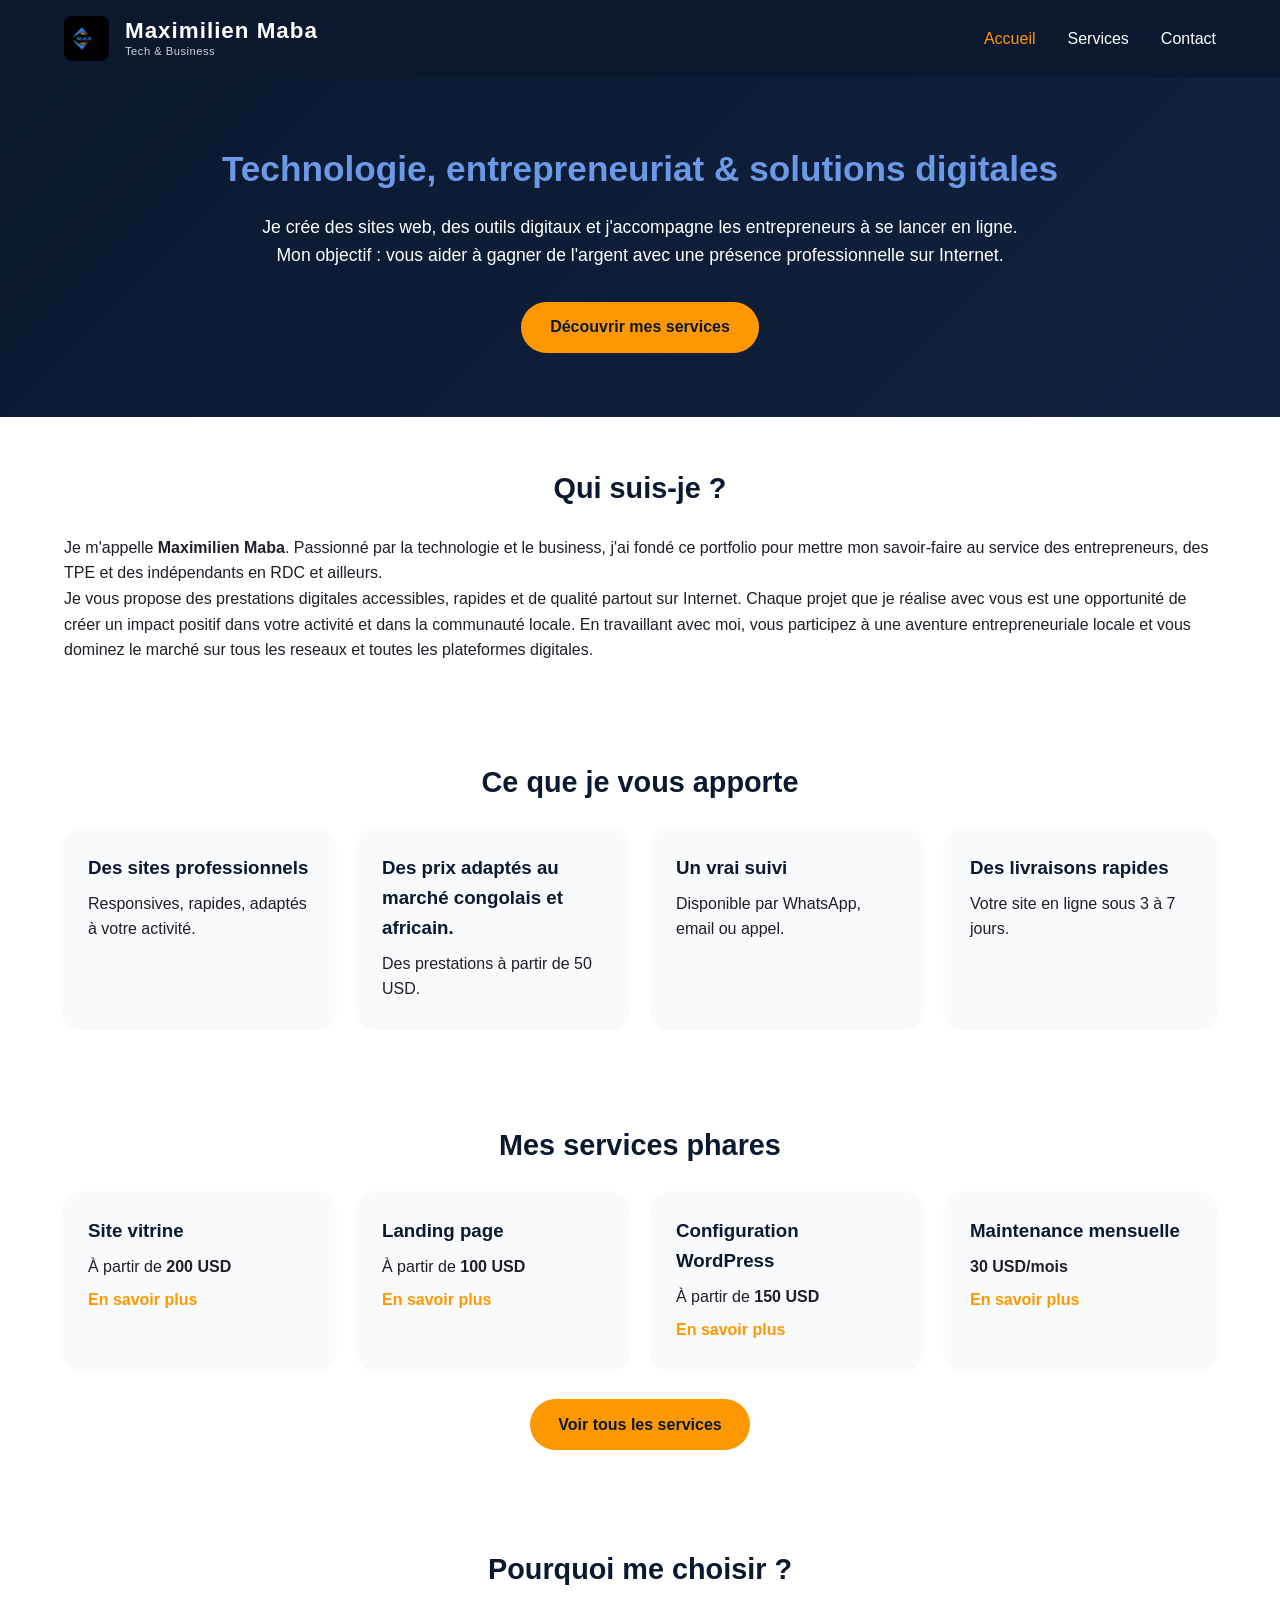
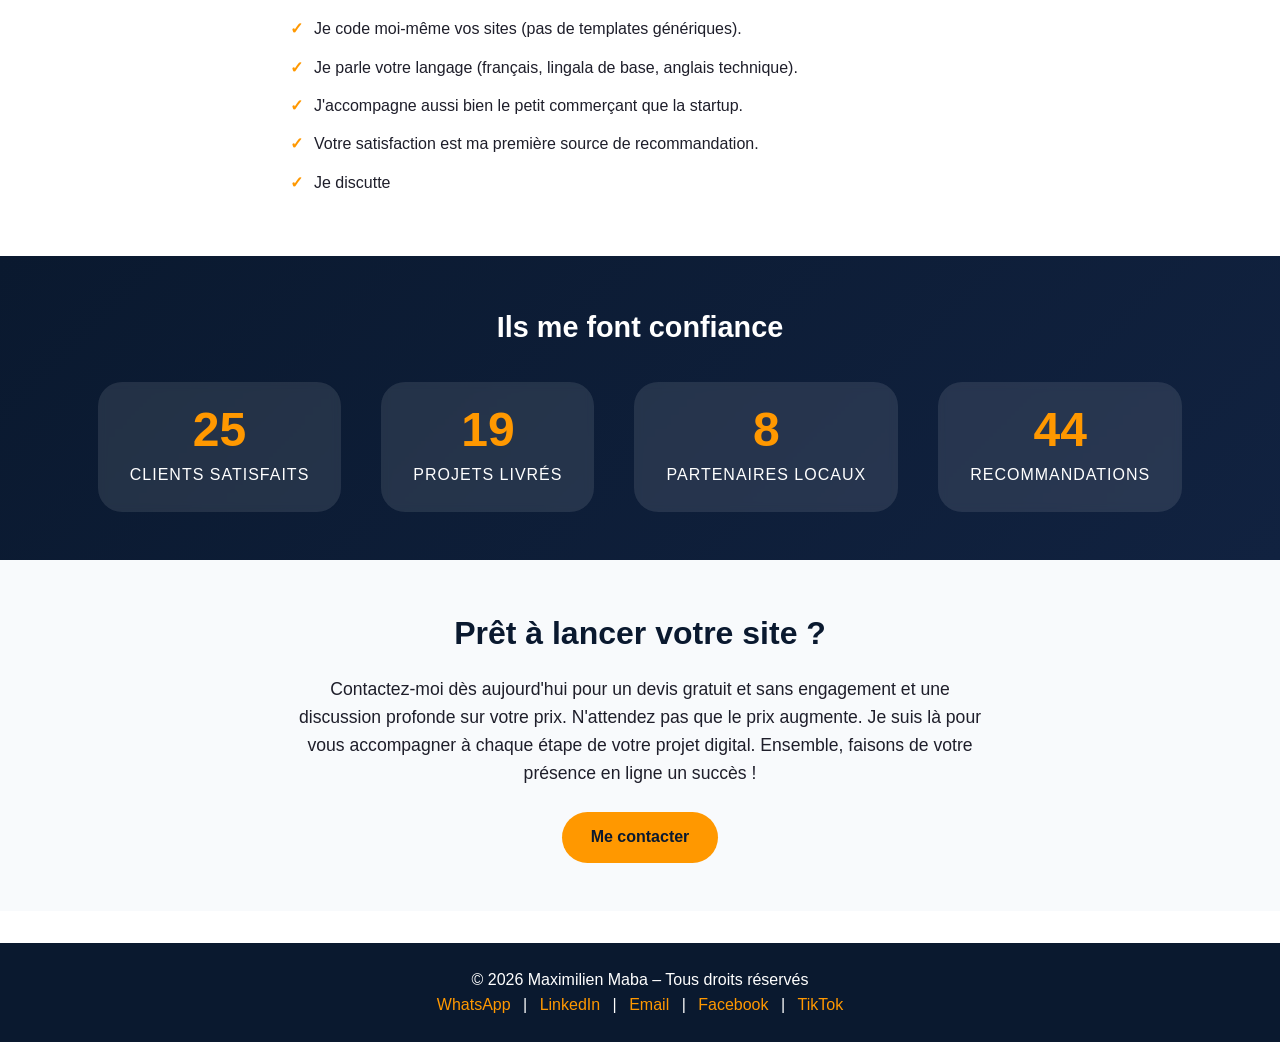
==== index.html @ 0d4ed29f "Premier commit : site portfolio Maximilien" ====
<!DOCTYPE html>
<html lang="fr">
<head>
    <meta charset="UTF-8">
    <meta name="viewport" content="width=device-width, initial-scale=1.0">
    <title>Maximilien Maba – Technologie & Entrepreneuriat</title>
    <link rel="stylesheet" href="css/style.css">
    
</head>
<body>
    <header>
        <div class="container">
            
            <div class="logo">
                <img src="/images/logo.jpeg" alt="Logo Maximilien Maba" class="logo-img" id="logoClick">
                <div class="logo-text">
                    <h1>Maximilien Maba</h1>
                    <span>Tech & Business</span>
                </div>
            </div>
            <button class="menu-toggle" aria-label="Menu">☰</button>
            <nav>
                <ul>
                    <li><a href="index.html" class="active">Accueil</a></li>
                    <li><a href="services.html">Services</a></li>
                    <!--<li><a href="projets.html">Projets</a></li>-->
                    <li><a href="contact.html">Contact</a></li>
                </ul>
            </nav>
        </div>
    </header>

    <main>
        <!-- Hero section -->
        <section class="hero">
            <div class="container">
                <h2>Technologie, entrepreneuriat & solutions digitales</h2>
                <p>Je crée des sites web, des outils digitaux et j'accompagne les entrepreneurs à se lancer en ligne.<br>Mon objectif : vous aider à gagner de l'argent avec une présence professionnelle sur Internet.</p>
                <div class="hero-buttons">
                    <a href="services.html" class="btn btn-primary">Découvrir mes services</a>
                   <!--<a href="projets.html" class="btn btn-secondary">Voir mes projets</a>--> 
                </div>
            </div>
        </section>

        <!-- Bio courte -->
        <section class="bio">
            <div class="container">
                <div class="bio-content">
                    <div class="bio-text">
                        <h2>Qui suis-je ?</h2>
                        <p>Je m'appelle <strong>Maximilien Maba</strong>. Passionné par la technologie et le business, j'ai fondé ce portfolio pour mettre mon savoir-faire au service des entrepreneurs, des TPE et des indépendants en RDC et ailleurs.</p>
                        <p><!--Avant de lancer ma holding <strong>MATIBA</strong> (agritech, agroalimentaire, innovation) dont je tais le nom, -->Je vous propose des prestations digitales accessibles, rapides et de qualité partout sur Internet. 
                            Chaque projet que je réalise avec vous est une opportunité de créer un impact positif dans votre activité et dans la communauté locale.
                         En travaillant avec moi, vous participez à une aventure entrepreneuriale locale et vous dominez le marché sur tous les reseaux et toutes les plateformes digitales.</p>
                    </div>
                <!--<div class="bio-photo">
                        <!Place une photo ici : images/max.jpg ->
                        <img src="images/WhatsApp Image 2026-06-14 at 12.45.02 PM.jpeg" alt="Maximilien Maba">
                    </div>-->
                </div>
            </div>
        </section>

        <!-- Valeur ajoutée -->
        <section class="valeurs">
            <div class="container">
                <h2>Ce que je vous apporte</h2>
                <div class="grid">
                    <div class="card">
                        <h3>Des sites professionnels</h3>
                        <p>Responsives, rapides, adaptés à votre activité.</p>
                    </div>
                    <div class="card">
                        <h3>Des prix adaptés au marché congolais et africain.</h3>
                        <p>Des prestations à partir de 50 USD.</p>
                    </div>
                    <div class="card">
                        <h3>Un vrai suivi</h3>
                        <p>Disponible par WhatsApp, email ou appel.</p>
                    </div>
                    <div class="card">
                        <h3>Des livraisons rapides</h3>
                        <p>Votre site en ligne sous 3 à 7 jours.</p>
                    </div>
                </div>
            </div>
        </section>

        <!-- Aperçu des services -->
        <section class="services-preview">
            <div class="container">
                <h2>Mes services phares</h2>
                <div class="grid">
                    <div class="card-service">
                        <h3>Site vitrine</h3>
                        <p>À partir de <strong>200 USD</strong></p>
                        <a href="services.html#vitrine" class="btn-small">En savoir plus</a>
                    </div>
                    <div class="card-service">
                        <h3>Landing page</h3>
                        <p>À partir de <strong>100 USD</strong></p>
                        <a href="services.html#landing" class="btn-small">En savoir plus</a>
                    </div>
                    <div class="card-service">
                        <h3>Configuration WordPress</h3>
                        <p>À partir de <strong>150 USD</strong></p>
                        <a href="services.html#wordpress" class="btn-small">En savoir plus</a>
                    </div>
                    <div class="card-service">
                        <h3>Maintenance mensuelle</h3>
                        <p><strong>30 USD/mois</strong></p>
                        <a href="services.html#maintenance" class="btn-small">En savoir plus</a>
                    </div>
                </div>
                <div class="text-center">
                    <a href="services.html" class="btn btn-primary">Voir tous les services</a>
                </div>
            </div>
        </section>

        <!-- Pourquoi me choisir -->
        <section class="pourquoi">
            <div class="container">
                <h2>Pourquoi me choisir ?</h2>
                <ul>
                    <li>Je code moi-même vos sites (pas de templates génériques).</li>
                    <li>Je parle votre langage (français, lingala de base, anglais technique).</li>
                    <li>J'accompagne aussi bien le petit commerçant que la startup.</li>
                    <li>Votre satisfaction est ma première source de recommandation.</li>
                    <li>Je discutte </li>
                </ul>
            </div>
        </section>

        <!-- Derniers projets -->
       <!-- <section class="derniers-projets">
            <div class="container">
                <h2>Derniers projets</h2>
                <div class="grid">
                    <div class="projet-card">
                        <h3>Boutique de vêtements – Kinshasa</h3>
                        <p>Site vitrine avec galerie et formulaire de contact.</p>
                    </div>
                    <div class="projet-card">
                        <h3>Landing page – Coopérative agricole</h3>
                        <p>Page de collecte de fonds pour des serres bio.</p>
                    </div>
                    <div class="projet-card">
                        <h3>Maquette application – MATIBA</h3>
                        <p>Concept de traçabilité des produits agricoles.</p>
                    </div>
                </div>
                <div class="text-center">
                    <a href="projets.html" class="btn btn-primary">Voir tous mes projets</a>
                </div>
            </div>
        </section>-->

        <!-- Section chiffres clés -->
        <section class="chiffres">
            <div class="container">
                <h2>Ils me font confiance</h2>
                <div class="grid-chiffres">
                    <div class="chiffre-card">
                        <div class="chiffre-nombre" data-target="56">0</div>
                        <p class="chiffre-label">clients satisfaits</p>
                    </div>
                    <div class="chiffre-card">
                        <div class="chiffre-nombre" data-target="42">0</div>
                        <p class="chiffre-label">projets livrés</p>
                    </div>
                    <div class="chiffre-card">
                        <div class="chiffre-nombre" data-target="18">0</div>
                        <p class="chiffre-label">partenaires locaux</p>
                    </div>
                    <div class="chiffre-card">
                        <div class="chiffre-nombre" data-target="100">0<small>%</small></div>
                        <p class="chiffre-label">recommandations</p>
                    </div>
                </div>
            </div>
        </section>

       <!-- Section témoignages -->
        <!-- <section class="temoignages">
            <div class="container">
                <h2>Ils me font confiance</h2>
                <div class="grid-temoignages">
                    <div class="temoignage-card">
                        <img src="images/client1.jpg" alt="Photo de Grace" class="temoignage-photo">
                        <p class="temoignage-texte">"Maximilien a créé mon site vitrine en moins d’une semaine. Très professionnel et à l’écoute. Je recommande !"</p>
                        <p class="temoignage-nom">— Grace M., commerçante à Kinshasa</p>
                        <div class="notes">★★★★★</div>
                    </div>
                    <div class="temoignage-card">
                        <img src="images/client2.jpg" alt="Photo de Jean-Paul" class="temoignage-photo">
                        <p class="temoignage-texte">"Service de qualité pour ma landing page. Le design était exactement ce que je voulais. Je referai appel à lui."</p>
                        <p class="temoignage-nom">— Jean-Paul K., promoteur événementiel</p>
                        <div class="notes">★★★★★</div>
                    </div>
                    <div class="temoignage-card">
                        <img src="images/client3.jpg" alt="Photo de Sandra" class="temoignage-photo">
                        <p class="temoignage-texte">"Un vrai professionnel du digital. Il m'a aidé à configurer mon WordPress et m’a formé rapidement. Un gain de temps énorme."</p>
                        <p class="temoignage-nom">— Sandra T., responsable ONG</p>
                        <div class="notes">★★★★★</div>
                    </div>
                </div>
            </div>
        </section>-->

        <!-- Appel à l'action final -->
        <section class="cta">
            <div class="container">
                <h2>Prêt à lancer votre site ?</h2>
                <p>Contactez-moi dès aujourd'hui pour un devis gratuit et sans engagement et une discussion profonde sur votre prix.
                    N'attendez pas que le prix augmente. Je suis là pour vous accompagner à chaque étape de votre projet digital. Ensemble, faisons de votre présence en ligne un succès !</p>
                </p>
                <a href="contact.html" class="btn btn-primary">Me contacter</a>
            </div>
        </section>
    </main>

    <footer>
        <div class="container">
            <p>&copy; 2026 Maximilien Maba – Tous droits réservés</p>
            <div class="socials">
                <a href="https://wa.me/243817297587">WhatsApp</a> | 
                <a href="https://www.linkedin.com/in/maximilien-maba/">LinkedIn</a> | 
                <a href="mailto:mabamaximilien@gmail.com">Email</a> |
                 <a href="https://www.facebook.com/maximilienmaba.dieumerci">Facebook</a>
                | <a href="https://www.tiktok.com/@maximilien_maba">TikTok</a>
            </div>
        </div>
    </footer>

    <script src="js/main.js"></script>
</body>
</html>
---- css/style.css ----
* {
    margin: 0;
    padding: 0;
    box-sizing: border-box;
}

body {
    font-family: 'Poppins', sans-serif;
    line-height: 1.6;
    color: #1e1e2a;
    background: #fff;
}

.container {
    width: 90%;
    max-width: 1200px;
    margin: 0 auto;
}

/* Header */
header {
    background: #0a192f;
    color: white;
    padding: 1rem 0;
    position: sticky;
    top: 0;
    z-index: 100;
}

header .container {
    display: flex;
    justify-content: space-between;
    align-items: center;
    flex-wrap: wrap;
}

.logo {
    display: flex;
    align-items: center;
    gap: 1rem;
}

.logo h1 {
    margin: 0;
    line-height: 1.2;
    font-size: 1.6rem;
    letter-spacing: 1px;
}

.logo span {
    font-size: 0.7rem;
    opacity: 0.8;
    display: block;
}


.logo-img {
    height: 45px;
    width: auto;
    display: block;
    cursor: pointer;
    border-radius: 8px;
}

.logo-img:hover {
    transform: scale(1.05);
    transition: 0.3s;
}

.logo-text {
    display: flex;
    flex-direction: column;
    justify-content: center;
    line-height: 1.2;
}

.logo-text h1 {
    font-size: 1.4rem;
    margin: 0;
    padding: 0;
}

.logo-text span {
    font-size: 0.7rem;
    opacity: 0.8;
    letter-spacing: 0.5px;
}

nav ul {
    list-style: none;
    display: flex;
    gap: 2rem;
}

nav a {
    color: white;
    text-decoration: none;
    font-weight: 500;
    transition: color 0.3s;
}

nav a:hover, nav a.active {
    color: #ff9800;
}

.menu-toggle {
    display: none;
    background: none;
    border: none;
    color: white;
    font-size: 1.8rem;
    cursor: pointer;
}

/* Hero */
.hero {
    background: linear-gradient(135deg, #0a192f, #112240);
    color: white;
    text-align: center;
    padding: 4rem 0;
}

.hero h2 {
    font-size: 2.2rem;
    margin-bottom: 1rem;
    color: #6c99e7;
}

.hero p {
    font-size: 1.1rem;
    max-width: 800px;
    margin: 0 auto 2rem;
}

.hero-buttons {
    display: flex;
    gap: 1rem;
    justify-content: center;
    flex-wrap: wrap;
}

.btn {
    display: inline-block;
    padding: 0.8rem 1.8rem;
    border-radius: 40px;
    text-decoration: none;
    font-weight: 600;
    transition: 0.3s;
}

.btn-primary {
    background: #ff9800;
    color: #0a192f;
}

.btn-primary:hover {
    background: #e68900;
    transform: scale(1.02);
}

.btn-secondary {
    background: transparent;
    color: white;
    border: 2px solid #ff9800;
}

.btn-secondary:hover {
    background: rgba(255,152,0,0.1);
}

.btn-small {
    display: inline-block;
    margin-top: 0.5rem;
    color: #ff9800;
    text-decoration: none;
    font-weight: 600;
}

/* Sections */
section {
    padding: 3rem 0;
}

h2 {
    font-size: 1.8rem;
    margin-bottom: 1.5rem;
    text-align: center;
    color: #0a192f;
}

.bio-content {
    display: flex;
    gap: 2rem;
    align-items: center;
    flex-wrap: wrap;
}

.bio-text {
    flex: 2;
}

.bio-photo {
    flex: 1;
    text-align: center;
}

.bio-photo img {
    max-width: 200px;
    border-radius: 50%;
    object-fit: cover;
    box-shadow: 0 4px 10px rgba(0,0,0,0.1);
}

.grid {
    display: grid;
    grid-template-columns: repeat(auto-fit, minmax(250px, 1fr));
    gap: 1.5rem;
    margin-top: 1rem;
}

.card, .card-service, .projet-card, .service-item {
    background: #f8fafc;
    padding: 1.5rem;
    border-radius: 16px;
    box-shadow: 0 2px 5px rgba(0,0,0,0.05);
    transition: 0.2s;
}

.card:hover, .card-service:hover, .service-item:hover {
    transform: translateY(-3px);
    box-shadow: 0 8px 20px rgba(0,0,0,0.1);
}

.card h3, .card-service h3, .service-item h3 {
    color: #0a192f;
    margin-bottom: 0.5rem;
}

.price {
    font-size: 1.2rem;
    margin-top: 0.5rem;
    color: #ff9800;
}

.text-center {
    text-align: center;
    margin-top: 2rem;
}

.pourquoi ul {
    max-width: 700px;
    margin: 0 auto;
    list-style: none;
}

.pourquoi li {
    margin: 0.8rem 0;
    padding-left: 1.5rem;
    position: relative;
}

.pourquoi li:before {
    content: "✓";
    color: #ff9800;
    font-weight: bold;
    position: absolute;
    left: 0;
}

/* Contact form */
.contact-form-section .container {
    display: flex;
    flex-wrap: wrap;
    gap: 2rem;
}

.contact-form-section form {
    flex: 2;
    display: flex;
    flex-direction: column;
    gap: 1rem;
}

.contact-form-section input, .contact-form-section textarea {
    padding: 0.8rem;
    border: 1px solid #ccc;
    border-radius: 8px;
    font-family: inherit;
}

.contact-direct {
    flex: 1;
    background: #f1f5f9;
    padding: 1.5rem;
    border-radius: 16px;
}

/* Footer */
footer {
    background: #0a192f;
    color: white;
    text-align: center;
    padding: 1.5rem 0;
    margin-top: 2rem;
}

.socials a {
    color: #ff9800;
    text-decoration: none;
    margin: 0 0.5rem;
}

/* Responsive */
@media (max-width: 768px) {
    header .container {
        flex-wrap: wrap;
    }
    .logo {
        flex: 1;
    }
    .menu-toggle {
        display: block;
    }
    nav {
        display: none;
        width: 100%;
    }
    nav.open {
        display: block;
    }
    nav ul {
        flex-direction: column;
        gap: 1rem;
        margin-top: 1rem;
        text-align: center;
    }
    .hero h2 {
        font-size: 1.5rem;
    }
    .bio-content {
        flex-direction: column;
    }
    .contact-form-section .container {
        flex-direction: column;
    }
    .cta .btn {
        display: block;
        width: 80%;
        margin-left: auto;
        margin-right: auto;
        text-align: center;
    }
}

/* Témoignages */
.temoignages {
    background: #f1f5f9;
}

.grid-temoignages {
    display: grid;
    grid-template-columns: repeat(auto-fit, minmax(280px, 1fr));
    gap: 2rem;
    margin-top: 2rem;
}

.temoignage-card {
    background: white;
    border-radius: 24px;
    padding: 1.8rem;
    box-shadow: 0 4px 12px rgba(0,0,0,0.05);
    text-align: center;
    transition: 0.2s;
}

.temoignage-card:hover {
    transform: translateY(-5px);
    box-shadow: 0 12px 24px rgba(0,0,0,0.1);
}

.temoignage-avatar {
    font-size: 2.5rem;
    margin-bottom: 1rem;
}

.temoignage-texte {
    font-style: italic;
    margin: 1rem 0;
    color: #2d3e50;
}

.temoignage-nom {
    font-weight: 600;
    margin-top: 0.5rem;
    color: #0a192f;
}

.notes {
    color: #ff9800;
    letter-spacing: 2px;
    margin-top: 0.5rem;
}

.temoignage-photo {
    width: 70px;
    height: 70px;
    border-radius: 50%;
    object-fit: cover;
    margin-bottom: 1rem;
}


/* Section chiffres clés */
.chiffres {
    background: linear-gradient(135deg, #0a192f, #112240);
    color: white;
    padding: 3rem 0;
    text-align: center;
}

.chiffres h2 {
    color: white;
    margin-bottom: 2rem;
}

.grid-chiffres {
    display: flex;
    flex-wrap: wrap;
    justify-content: center;
    gap: 2.5rem;
}

.chiffre-card {
    background: rgba(255,255,255,0.1);
    backdrop-filter: blur(4px);
    border-radius: 24px;
    padding: 1.5rem 2rem;
    min-width: 160px;
    transition: 0.2s;
}

.chiffre-card:hover {
    transform: scale(1.02);
    background: rgba(255,255,255,0.15);
}

.chiffre-nombre {
    font-size: 3rem;
    font-weight: 800;
    color: #ff9800;
    line-height: 1;
    margin-bottom: 0.5rem;
}

.chiffre-label {
    font-size: 1rem;
    text-transform: uppercase;
    letter-spacing: 1px;
    font-weight: 500;
}

.cta {
    text-align: center;
    padding: 3rem 0;
    background: #f8fafc; /* ou la couleur que tu veux */
}

.cta .container {
    max-width: 700px;
    margin: 0 auto;
}

.cta h2 {
    margin-bottom: 1rem;
    font-size: 2rem;
}

.cta p {
    margin-bottom: 1.5rem;
    font-size: 1.1rem;
}

.cta .btn {
    display: inline-block;
}



/* Modale lightbox */
.modal-logo {
    display: none;
    position: fixed;
    z-index: 1000;
    left: 0;
    top: 0;
    width: 100%;
    height: 100%;
    background-color: rgba(0,0,0,0.9);
    justify-content: center;
    align-items: center;
    cursor: pointer;
}

.modal-logo img {
    max-width: 90%;
    max-height: 90%;
    border-radius: 8px;
}

.modal-logo span {
    position: absolute;
    top: 20px;
    right: 30px;
    color: white;
    font-size: 40px;
    font-weight: bold;
    cursor: pointer;
}
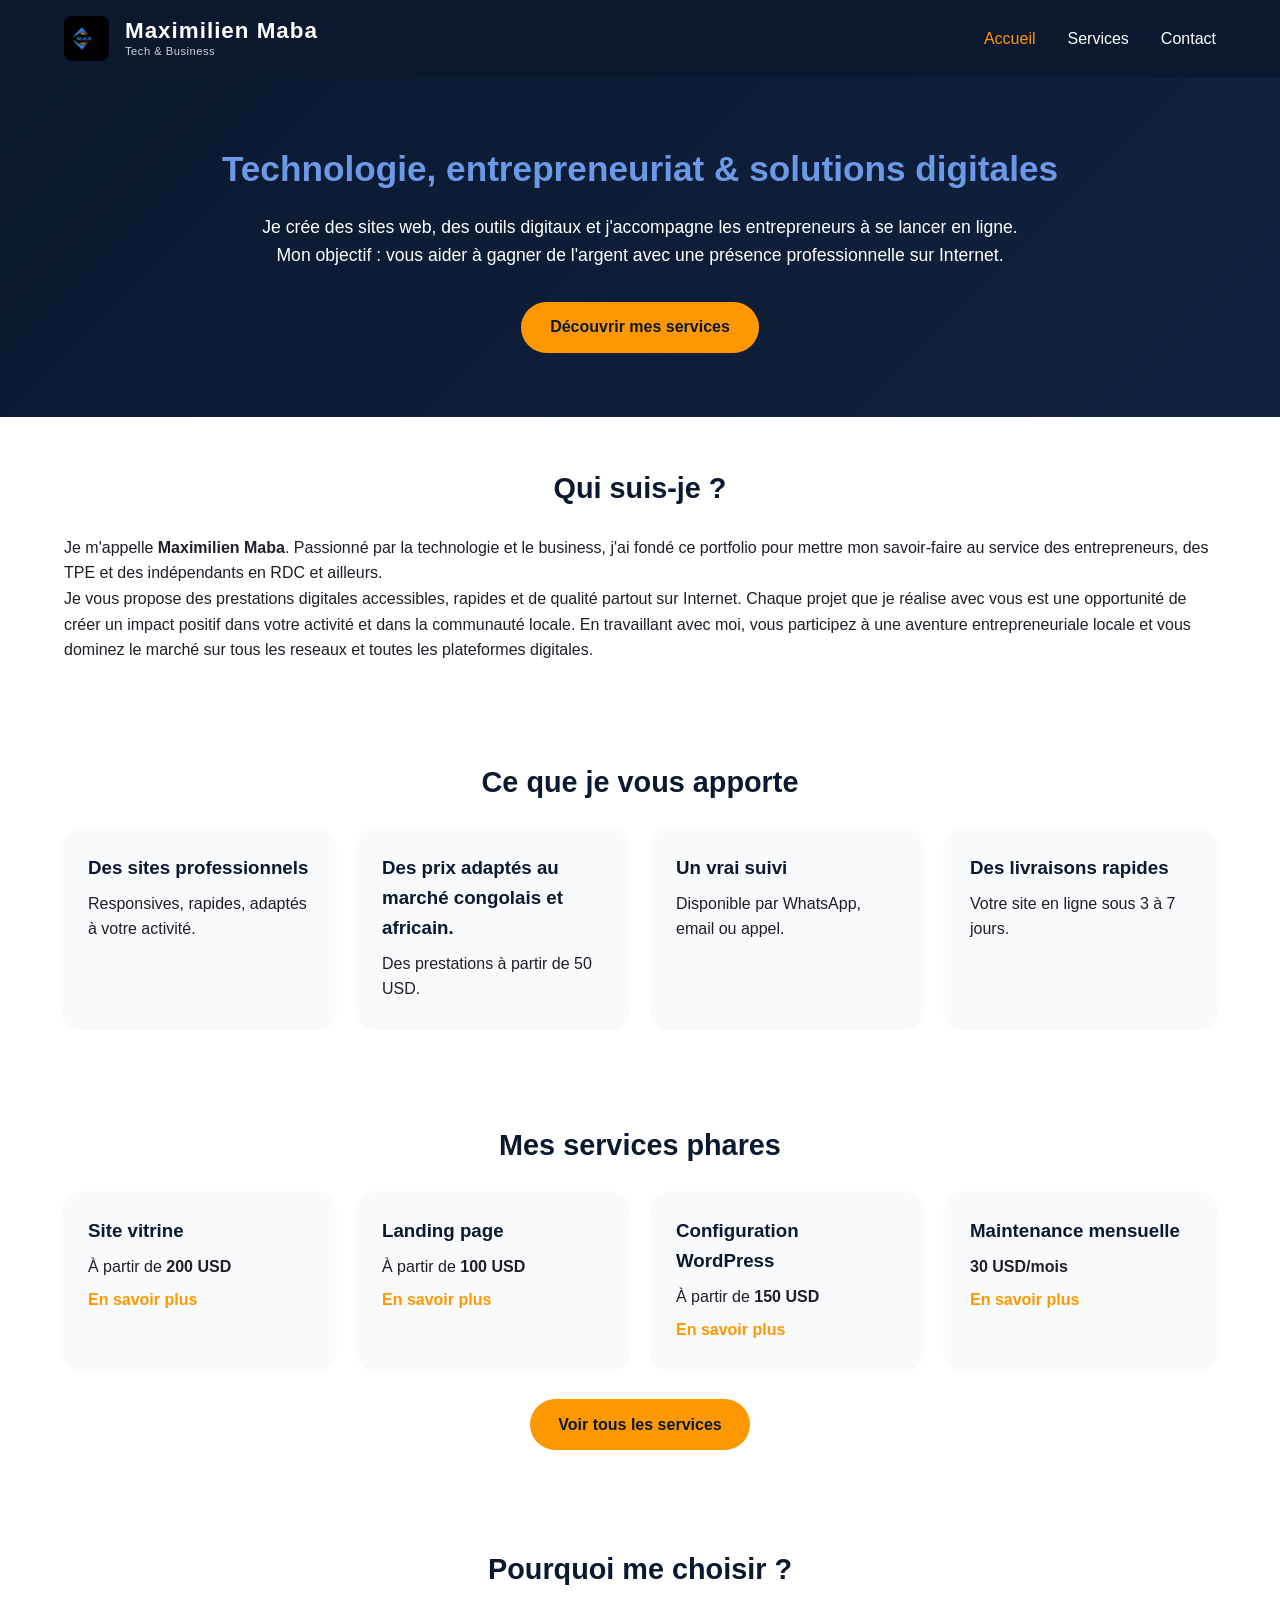
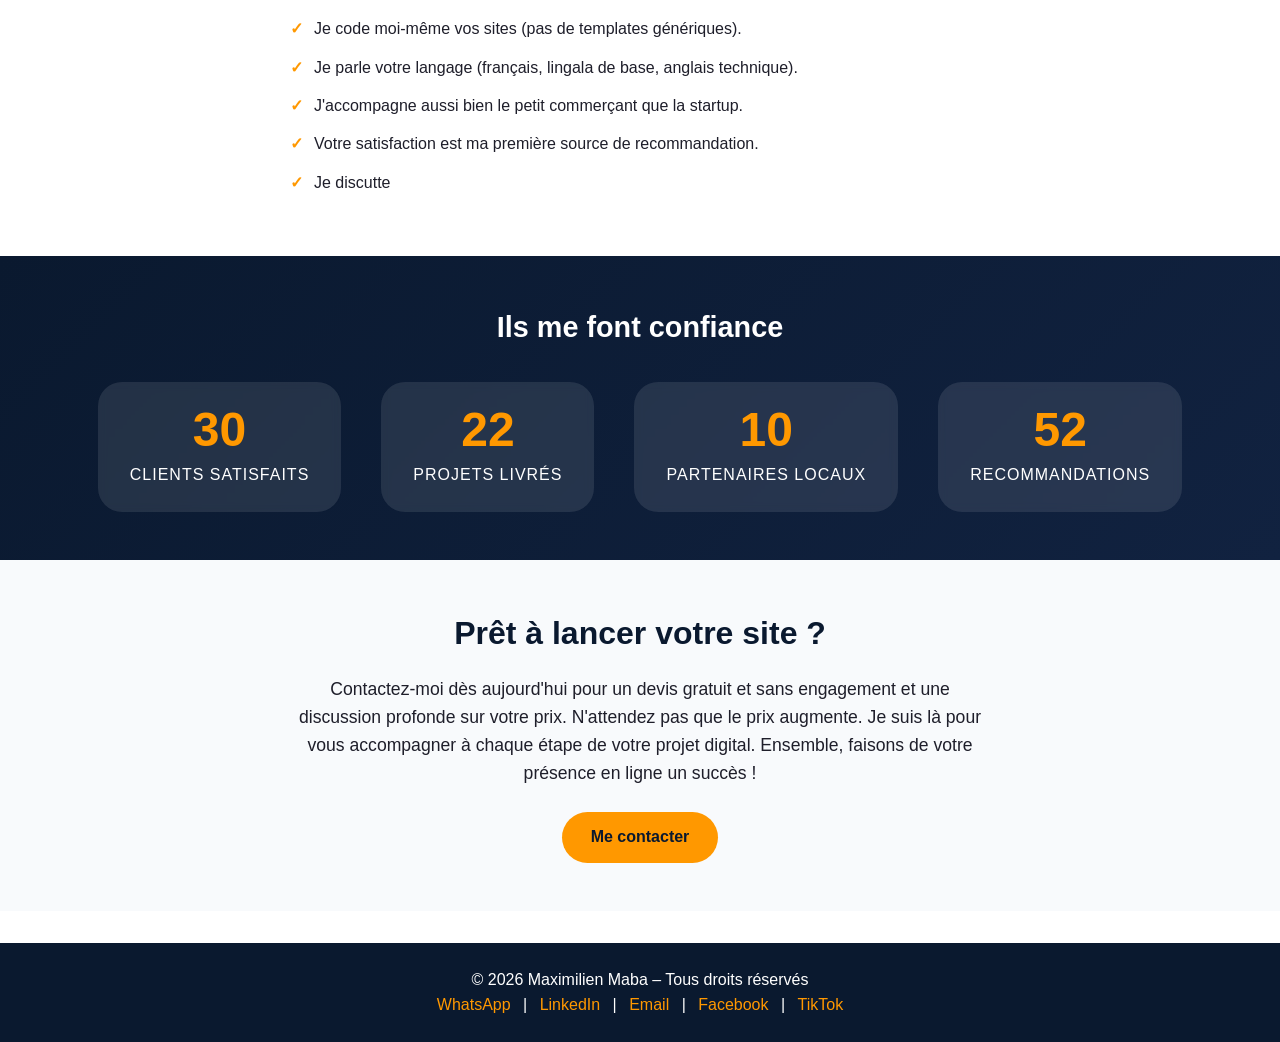
==== commit b338e4db: "Ajout des balises meta SEO" ====
--- a/index.html
+++ b/index.html
@@ -4,6 +4,10 @@
     <meta charset="UTF-8">
     <meta name="viewport" content="width=device-width, initial-scale=1.0">
     <title>Maximilien Maba – Technologie & Entrepreneuriat</title>
+    <meta name="description" content="Maximilien Maba – Création de sites web, landing pages et solutions digitales en RDC. Portfolio professionnel et services abordables pour entrepreneurs.">
+    <meta name="author" content="Maximilien Maba">
+    <meta name="keywords" content="création site web RDC, portfolio développeur Kinshasa, landing page pas cher, entrepreneuriat digital, Maximilien Maba">
+    <meta name="robots" content="index, follow">
     <link rel="stylesheet" href="css/style.css">
     
 </head>
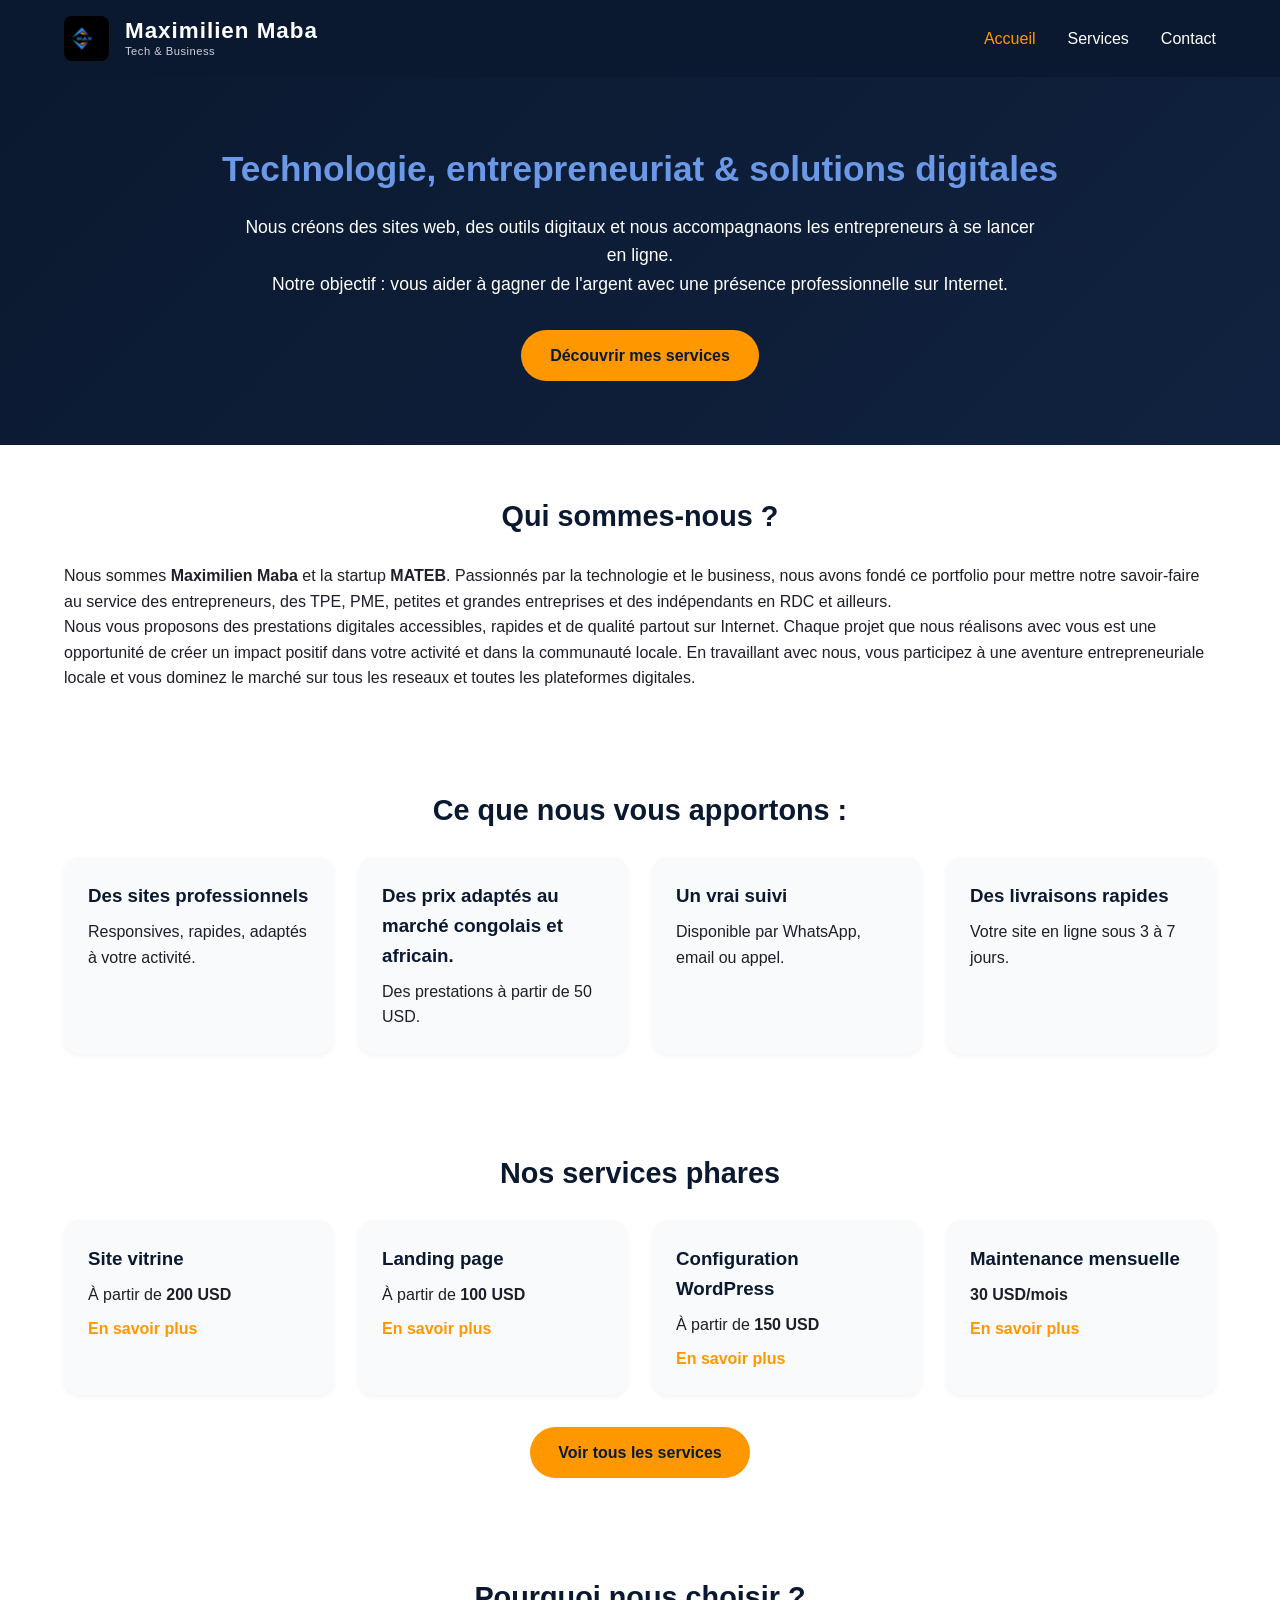
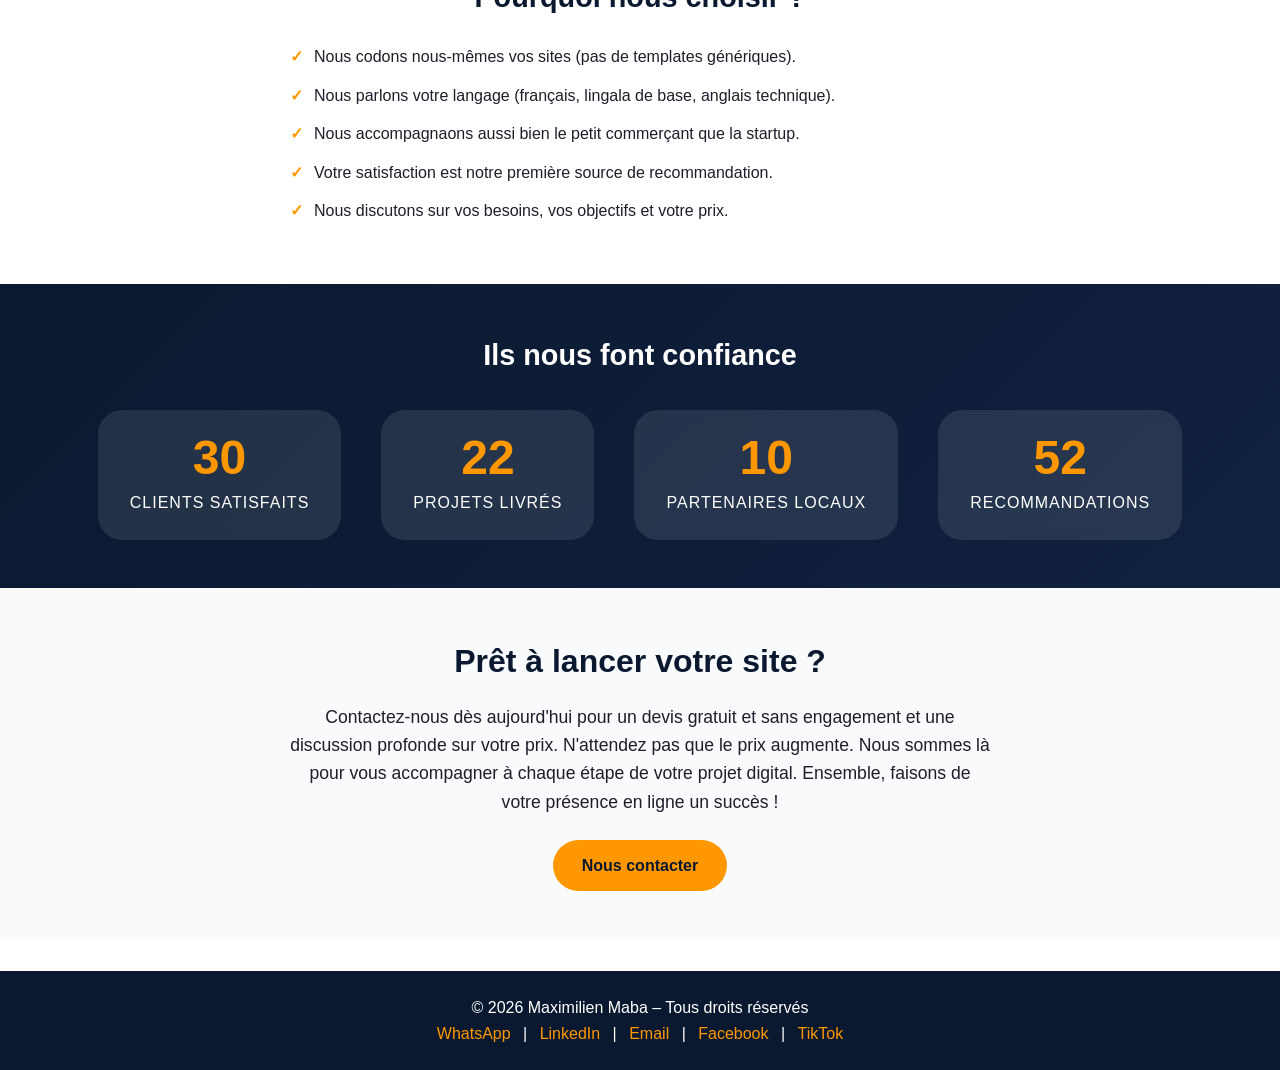
==== commit 23f996df: "Mise a jour et ajout form netlifye" ====
--- a/index.html
+++ b/index.html
@@ -1,15 +1,16 @@
- <!DOCTYPE html>
-<html lang="fr">
+<!DOCTYPE html>
+<html lang="fr en">
 <head>
     <meta charset="UTF-8">
     <meta name="viewport" content="width=device-width, initial-scale=1.0">
+    <link rel="icon" href="images/logo.jpeg" type="image/x-icon">
     <title>Maximilien Maba – Technologie & Entrepreneuriat</title>
     <meta name="description" content="Maximilien Maba – Création de sites web, landing pages et solutions digitales en RDC. Portfolio professionnel et services abordables pour entrepreneurs.">
     <meta name="author" content="Maximilien Maba">
-    <meta name="keywords" content="création site web RDC, portfolio développeur Kinshasa, landing page pas cher, entrepreneuriat digital, Maximilien Maba">
+    <meta name="keywords" content="création site web RDC, portfolio développeur RDC Kinshasa, landing page pas cher, entrepreneuriat digital, Maximilien Maba">
     <meta name="robots" content="index, follow">
     <link rel="stylesheet" href="css/style.css">
-    
+    <meta name="google-site-verification" content="_RecZhuOMZ2ca6RbLWI5Me0BjL1EM6gTbyBFQQ3FhNw" />
 </head>
 <body>
     <header>
@@ -39,7 +40,7 @@
         <section class="hero">
             <div class="container">
                 <h2>Technologie, entrepreneuriat & solutions digitales</h2>
-                <p>Je crée des sites web, des outils digitaux et j'accompagne les entrepreneurs à se lancer en ligne.<br>Mon objectif : vous aider à gagner de l'argent avec une présence professionnelle sur Internet.</p>
+                <p>Nous créons des sites web, des outils digitaux et nous accompagnaons les entrepreneurs à se lancer en ligne.<br> Notre objectif : vous aider à gagner de l'argent avec une présence professionnelle sur Internet.</p>
                 <div class="hero-buttons">
                     <a href="services.html" class="btn btn-primary">Découvrir mes services</a>
                    <!--<a href="projets.html" class="btn btn-secondary">Voir mes projets</a>--> 
@@ -52,11 +53,11 @@
             <div class="container">
                 <div class="bio-content">
                     <div class="bio-text">
-                        <h2>Qui suis-je ?</h2>
-                        <p>Je m'appelle <strong>Maximilien Maba</strong>. Passionné par la technologie et le business, j'ai fondé ce portfolio pour mettre mon savoir-faire au service des entrepreneurs, des TPE et des indépendants en RDC et ailleurs.</p>
-                        <p><!--Avant de lancer ma holding <strong>MATIBA</strong> (agritech, agroalimentaire, innovation) dont je tais le nom, -->Je vous propose des prestations digitales accessibles, rapides et de qualité partout sur Internet. 
-                            Chaque projet que je réalise avec vous est une opportunité de créer un impact positif dans votre activité et dans la communauté locale.
-                         En travaillant avec moi, vous participez à une aventure entrepreneuriale locale et vous dominez le marché sur tous les reseaux et toutes les plateformes digitales.</p>
+                        <h2>Qui sommes-nous ?</h2>
+                        <p>Nous sommes <strong>Maximilien Maba</strong> et la startup <strong>MATEB</strong>. Passionnés par la technologie et le business, nous avons fondé ce portfolio pour mettre notre savoir-faire au service des entrepreneurs, des TPE, PME, petites et grandes entreprises et des indépendants en RDC et ailleurs.</p>
+                        <p><!--Avant de lancer ma holding <strong>MATIBA</strong> (agritech, agroalimentaire, innovation) dont je tais le nom, -->Nous vous proposons des prestations digitales accessibles, rapides et de qualité partout sur Internet. 
+                            Chaque projet que nous réalisons avec vous est une opportunité de créer un impact positif dans votre activité et dans la communauté locale.
+                         En travaillant avec nous, vous participez à une aventure entrepreneuriale locale et vous dominez le marché sur tous les reseaux et toutes les plateformes digitales.</p>
                     </div>
                 <!--<div class="bio-photo">
                         <!Place une photo ici : images/max.jpg ->
@@ -69,7 +70,7 @@
         <!-- Valeur ajoutée -->
         <section class="valeurs">
             <div class="container">
-                <h2>Ce que je vous apporte</h2>
+                <h2>Ce que nous vous apportons :</h2>
                 <div class="grid">
                     <div class="card">
                         <h3>Des sites professionnels</h3>
@@ -94,7 +95,7 @@
         <!-- Aperçu des services -->
         <section class="services-preview">
             <div class="container">
-                <h2>Mes services phares</h2>
+                <h2>Nos services phares</h2>
                 <div class="grid">
                     <div class="card-service">
                         <h3>Site vitrine</h3>
@@ -126,13 +127,13 @@
         <!-- Pourquoi me choisir -->
         <section class="pourquoi">
             <div class="container">
-                <h2>Pourquoi me choisir ?</h2>
+                <h2>Pourquoi nous choisir ?</h2>
                 <ul>
-                    <li>Je code moi-même vos sites (pas de templates génériques).</li>
-                    <li>Je parle votre langage (français, lingala de base, anglais technique).</li>
-                    <li>J'accompagne aussi bien le petit commerçant que la startup.</li>
-                    <li>Votre satisfaction est ma première source de recommandation.</li>
-                    <li>Je discutte </li>
+                    <li>Nous codons nous-mêmes vos sites (pas de templates génériques).</li>
+                    <li>Nous parlons votre langage (français, lingala de base, anglais technique).</li>
+                    <li>Nous accompagnaons aussi bien le petit commerçant que la startup.</li>
+                    <li>Votre satisfaction est notre première source de recommandation.</li>
+                    <li>Nous discutons sur vos besoins, vos objectifs et votre prix.</li>
                 </ul>
             </div>
         </section>
@@ -164,7 +165,7 @@
         <!-- Section chiffres clés -->
         <section class="chiffres">
             <div class="container">
-                <h2>Ils me font confiance</h2>
+                <h2>Ils nous font confiance</h2>
                 <div class="grid-chiffres">
                     <div class="chiffre-card">
                         <div class="chiffre-nombre" data-target="56">0</div>
@@ -189,7 +190,7 @@
        <!-- Section témoignages -->
         <!-- <section class="temoignages">
             <div class="container">
-                <h2>Ils me font confiance</h2>
+                <h2>Ils nous font confiance</h2>
                 <div class="grid-temoignages">
                     <div class="temoignage-card">
                         <img src="images/client1.jpg" alt="Photo de Grace" class="temoignage-photo">
@@ -199,7 +200,7 @@
                     </div>
                     <div class="temoignage-card">
                         <img src="images/client2.jpg" alt="Photo de Jean-Paul" class="temoignage-photo">
-                        <p class="temoignage-texte">"Service de qualité pour ma landing page. Le design était exactement ce que je voulais. Je referai appel à lui."</p>
+                        <p class="temoignage-texte">"Service de qualité pour ma landing page. Le design était exactement ce que je voulais. Je referai appel à nous."</p>
                         <p class="temoignage-nom">— Jean-Paul K., promoteur événementiel</p>
                         <div class="notes">★★★★★</div>
                     </div>
@@ -217,10 +218,10 @@
         <section class="cta">
             <div class="container">
                 <h2>Prêt à lancer votre site ?</h2>
-                <p>Contactez-moi dès aujourd'hui pour un devis gratuit et sans engagement et une discussion profonde sur votre prix.
-                    N'attendez pas que le prix augmente. Je suis là pour vous accompagner à chaque étape de votre projet digital. Ensemble, faisons de votre présence en ligne un succès !</p>
+                <p>Contactez-nous dès aujourd'hui pour un devis gratuit et sans engagement et une discussion profonde sur votre prix.
+                    N'attendez pas que le prix augmente. Nous sommes là pour vous accompagner à chaque étape de votre projet digital. Ensemble, faisons de votre présence en ligne un succès !</p>
                 </p>
-                <a href="contact.html" class="btn btn-primary">Me contacter</a>
+                <a href="contact.html" class="btn btn-primary">Nous contacter</a>
             </div>
         </section>
     </main>
@@ -232,7 +233,7 @@
                 <a href="https://wa.me/243817297587">WhatsApp</a> | 
                 <a href="https://www.linkedin.com/in/maximilien-maba/">LinkedIn</a> | 
                 <a href="mailto:mabamaximilien@gmail.com">Email</a> |
-                 <a href="https://www.facebook.com/maximilienmaba.dieumerci">Facebook</a>
+                 <a href="https://www.facebook.com/maximilienmaba.M">Facebook</a>
                 | <a href="https://www.tiktok.com/@maximilien_maba">TikTok</a>
             </div>
         </div>
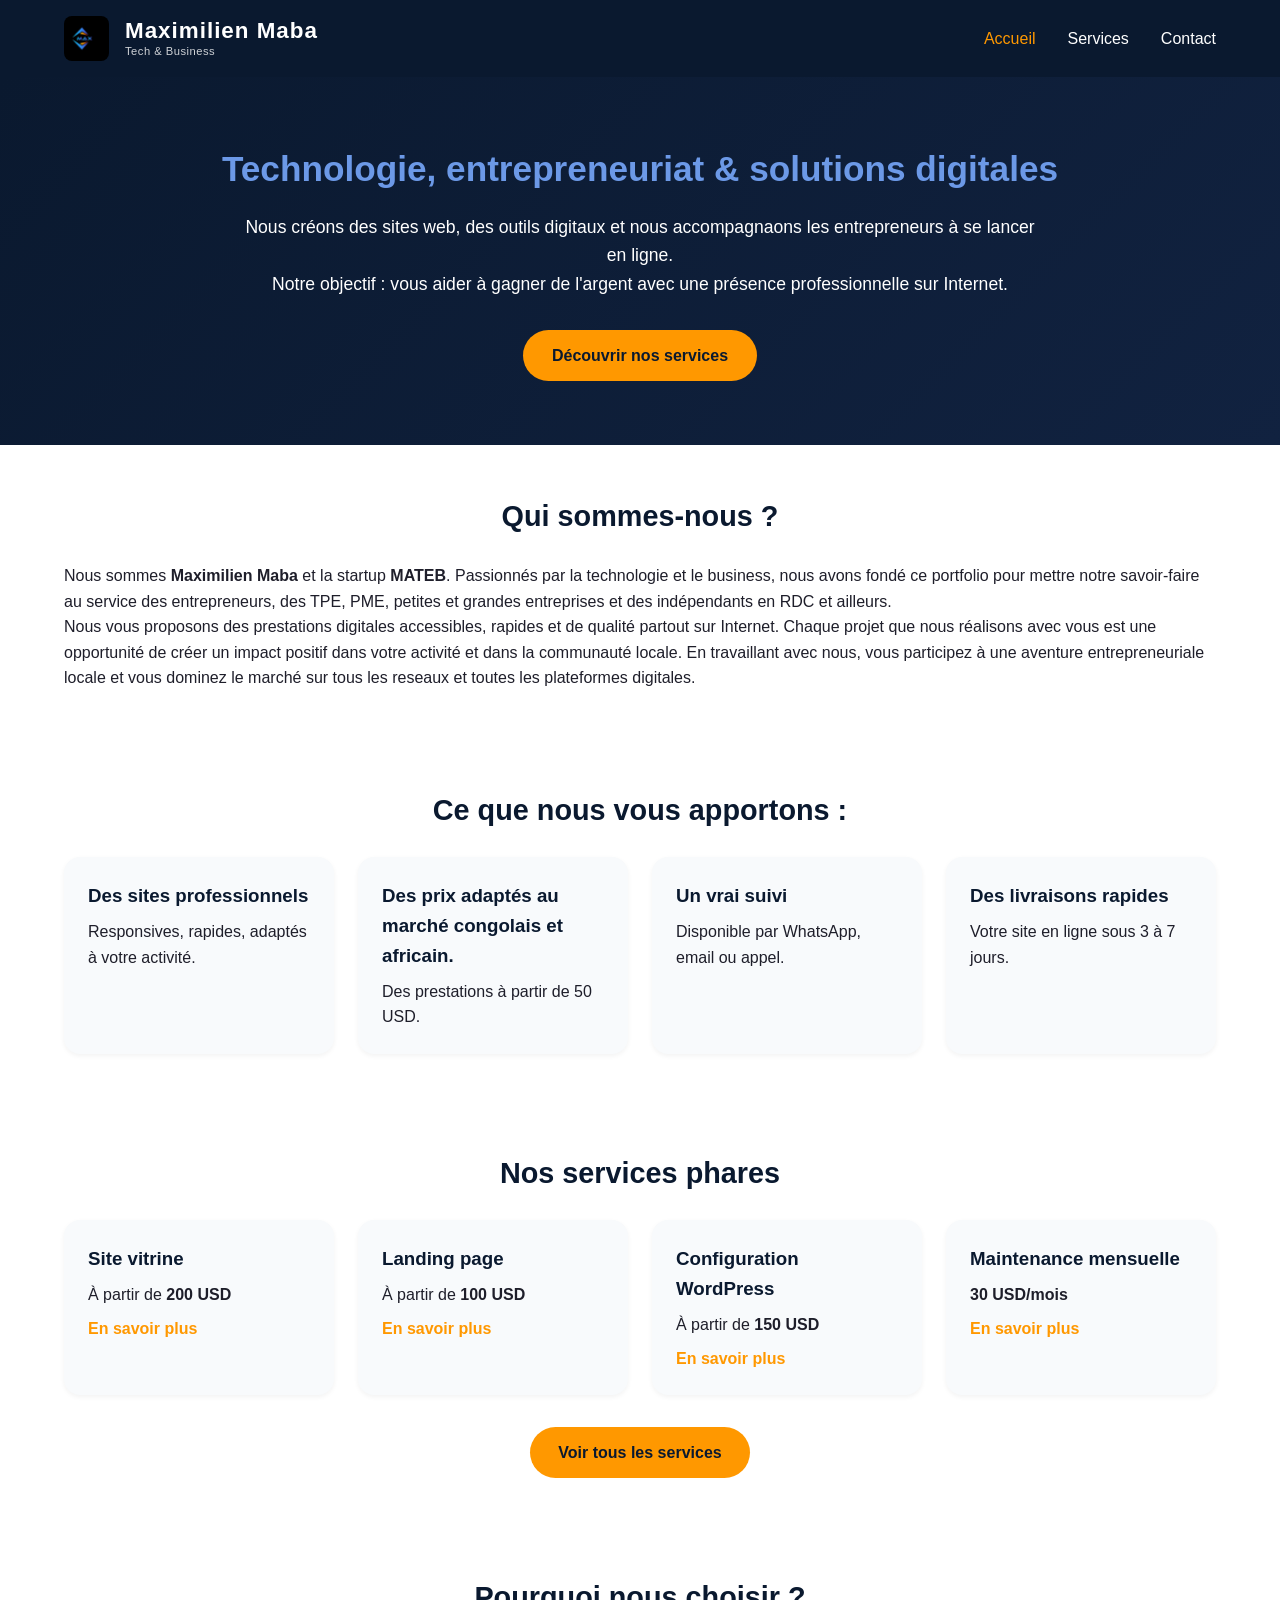
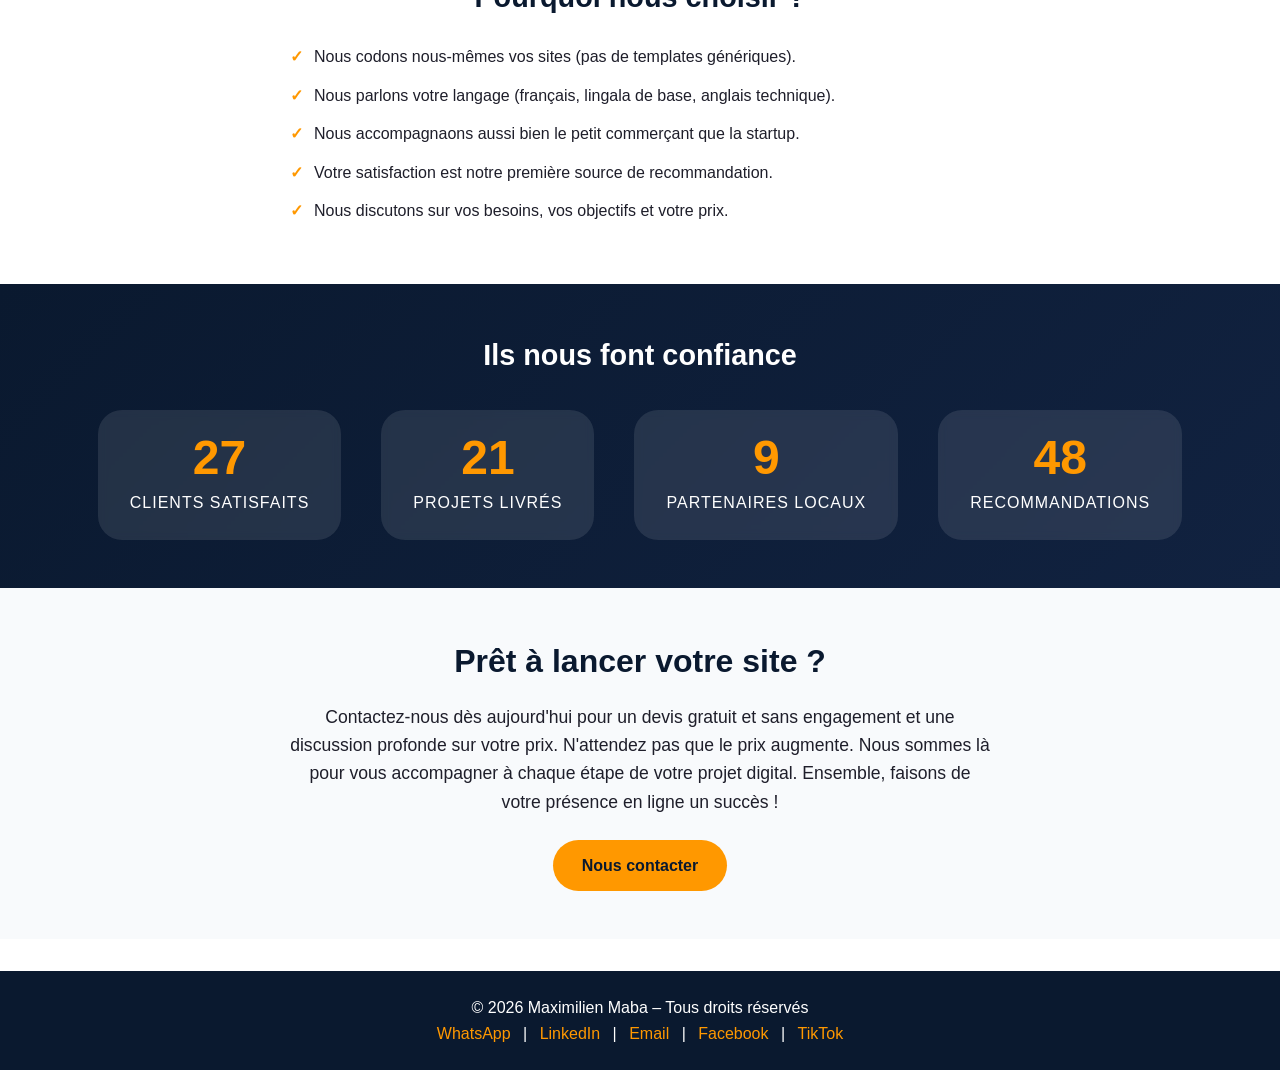
==== commit 16e7e870: "Ajout de nous services" ====
--- a/index.html
+++ b/index.html
@@ -42,7 +42,7 @@
                 <h2>Technologie, entrepreneuriat & solutions digitales</h2>
                 <p>Nous créons des sites web, des outils digitaux et nous accompagnaons les entrepreneurs à se lancer en ligne.<br> Notre objectif : vous aider à gagner de l'argent avec une présence professionnelle sur Internet.</p>
                 <div class="hero-buttons">
-                    <a href="services.html" class="btn btn-primary">Découvrir mes services</a>
+                    <a href="services.html" class="btn btn-primary">Découvrir nos services</a>
                    <!--<a href="projets.html" class="btn btn-secondary">Voir mes projets</a>--> 
                 </div>
             </div>
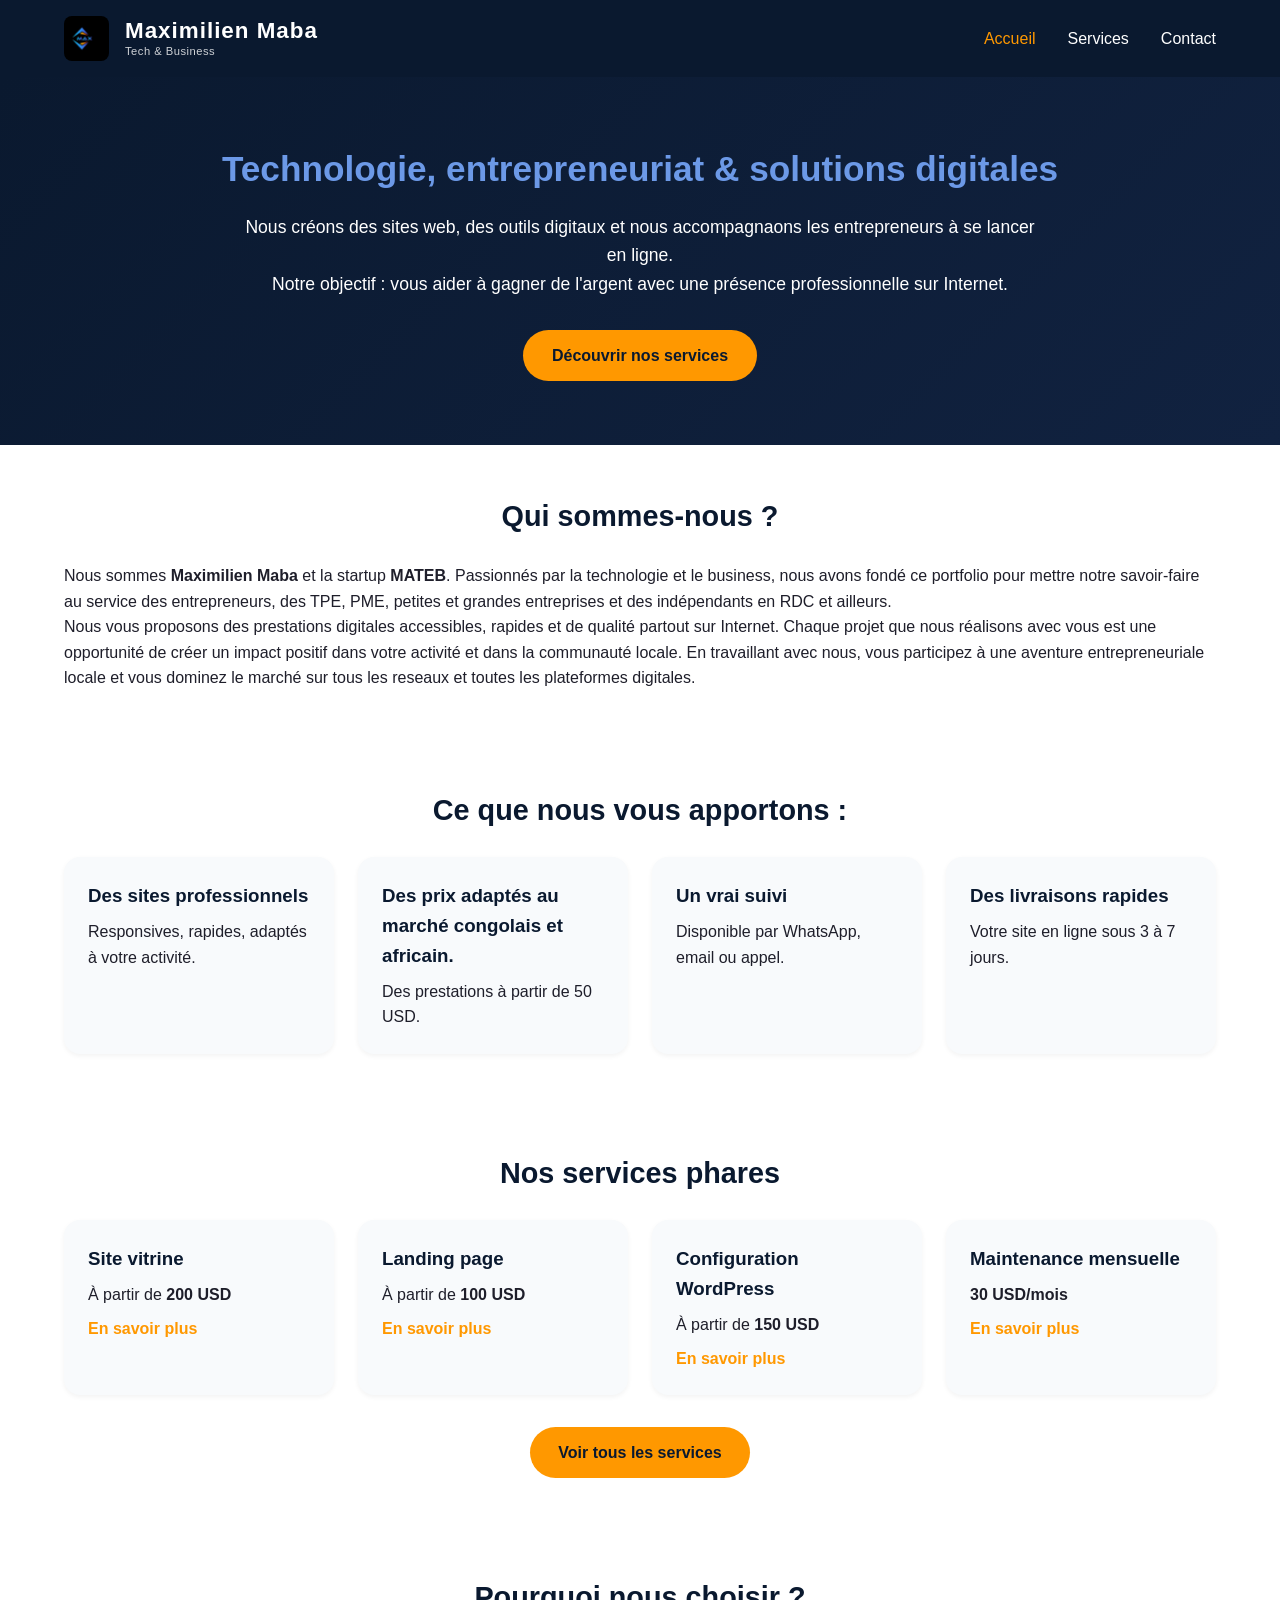
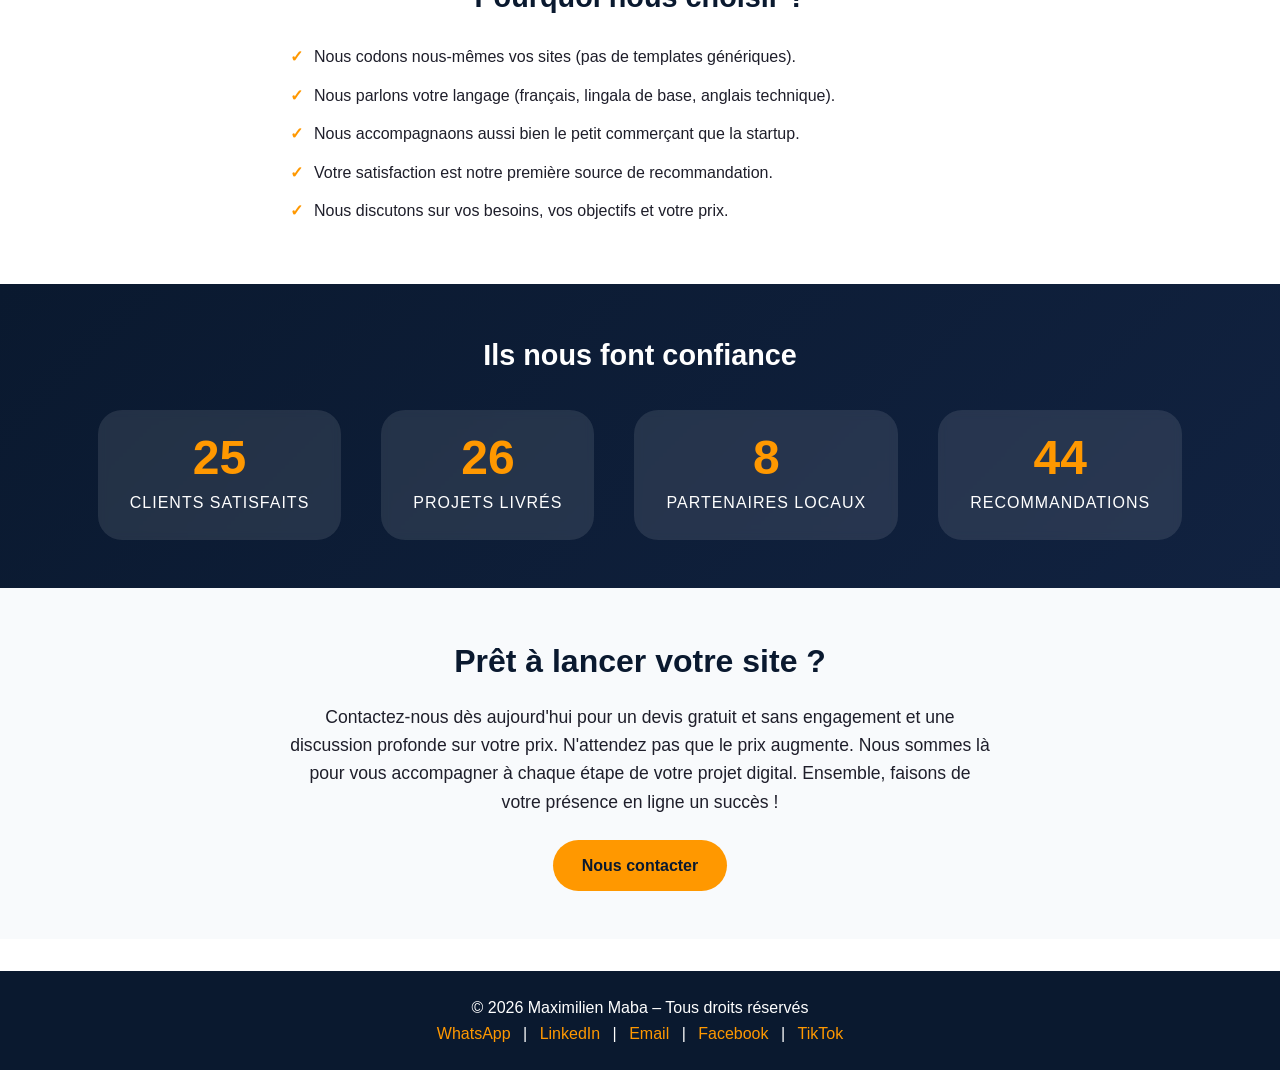
==== commit d07443c7: "Amelioration des data-target" ====
--- a/index.html
+++ b/index.html
@@ -172,7 +172,7 @@
                         <p class="chiffre-label">clients satisfaits</p>
                     </div>
                     <div class="chiffre-card">
-                        <div class="chiffre-nombre" data-target="42">0</div>
+                        <div class="chiffre-nombre" data-target="58">0</div>
                         <p class="chiffre-label">projets livrés</p>
                     </div>
                     <div class="chiffre-card">
@@ -180,7 +180,7 @@
                         <p class="chiffre-label">partenaires locaux</p>
                     </div>
                     <div class="chiffre-card">
-                        <div class="chiffre-nombre" data-target="100">0<small>%</small></div>
+                        <div class="chiffre-nombre" data-target="98">0<small>%</small></div>
                         <p class="chiffre-label">recommandations</p>
                     </div>
                 </div>
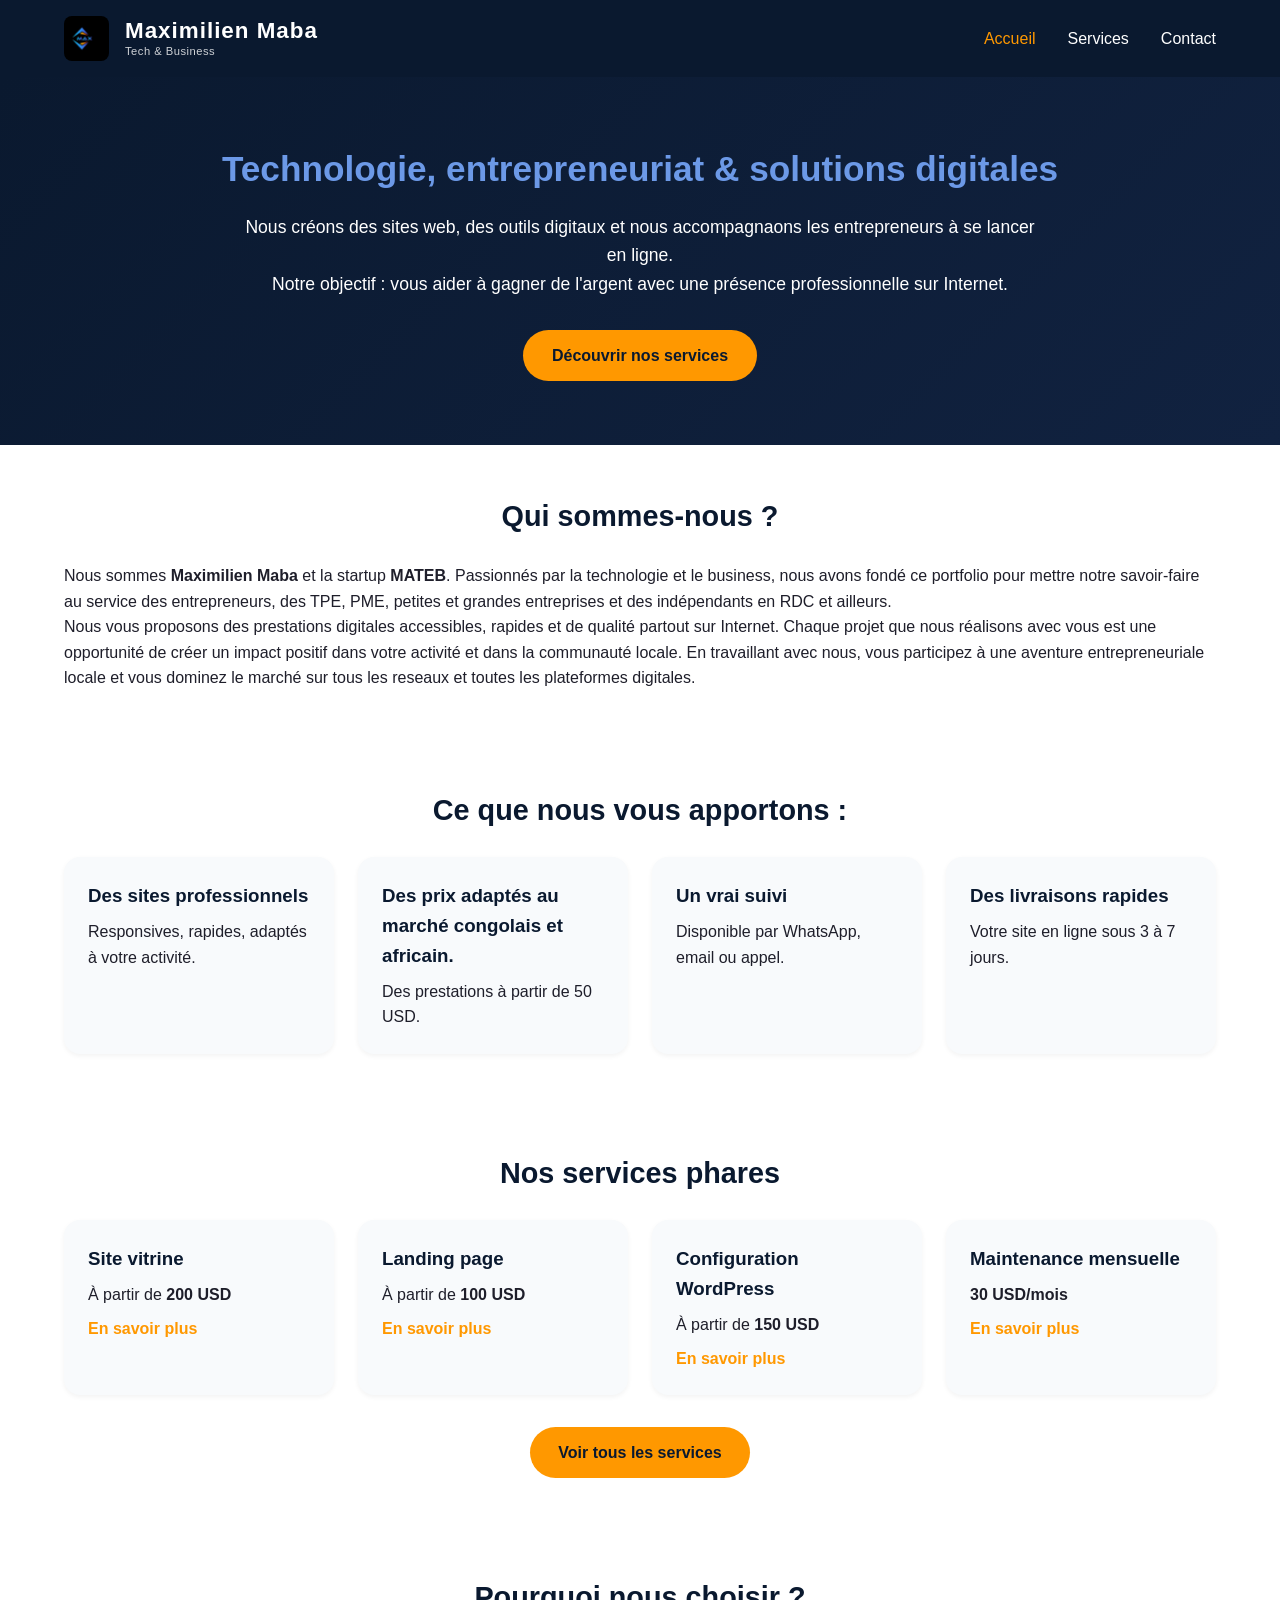
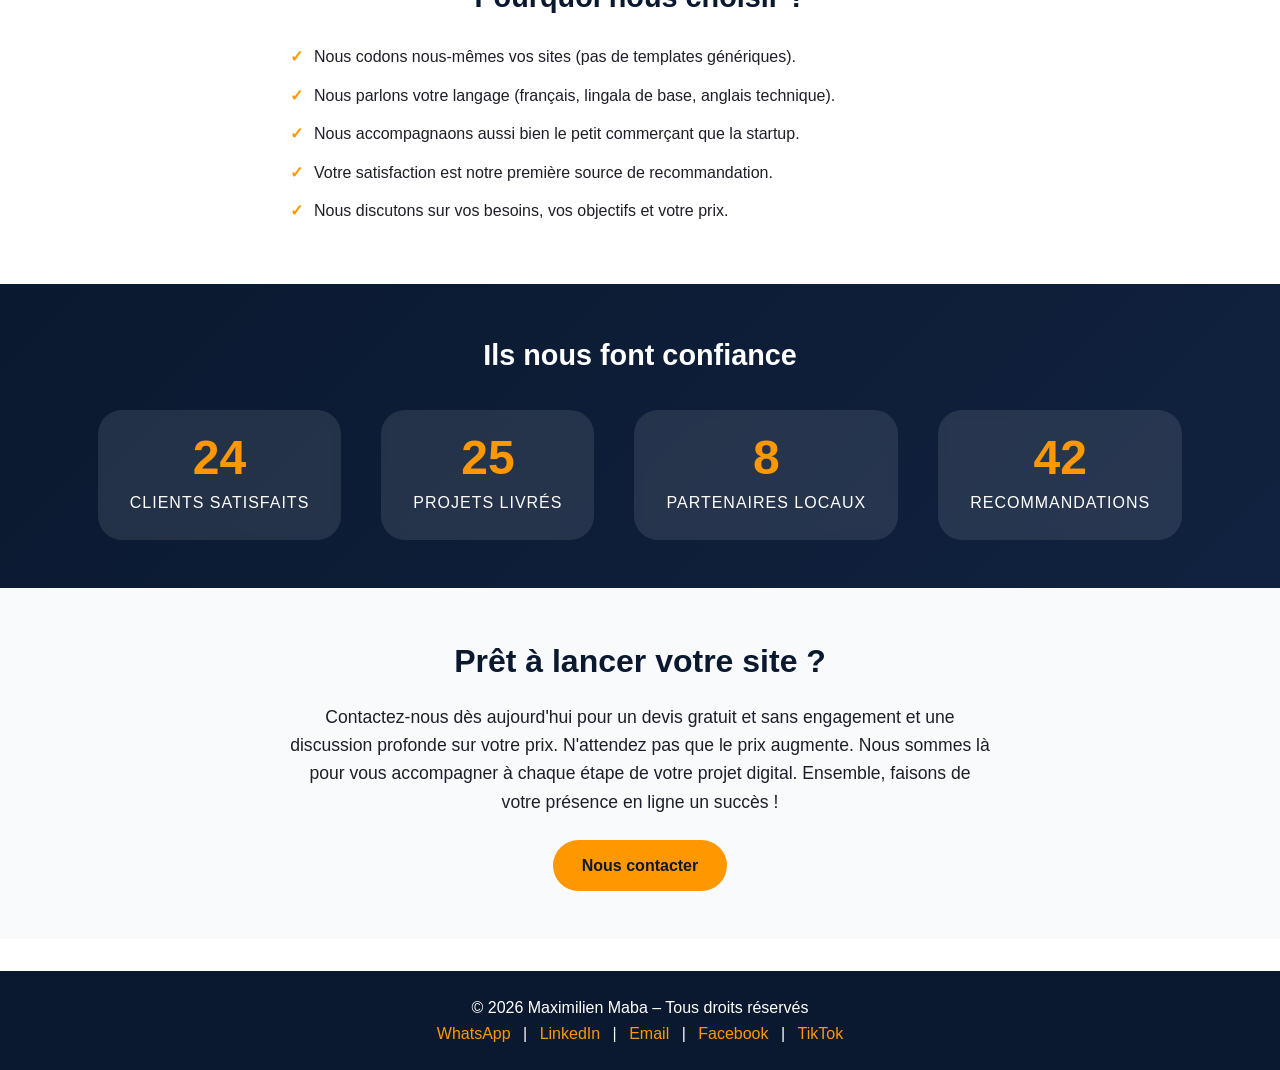
==== commit 7f2d98df: "Amelioration des data-target" ====
--- a/index.html
+++ b/index.html
@@ -168,7 +168,7 @@
                 <h2>Ils nous font confiance</h2>
                 <div class="grid-chiffres">
                     <div class="chiffre-card">
-                        <div class="chiffre-nombre" data-target="56">0</div>
+                        <div class="chiffre-nombre" data-target="57">0</div>
                         <p class="chiffre-label">clients satisfaits</p>
                     </div>
                     <div class="chiffre-card">
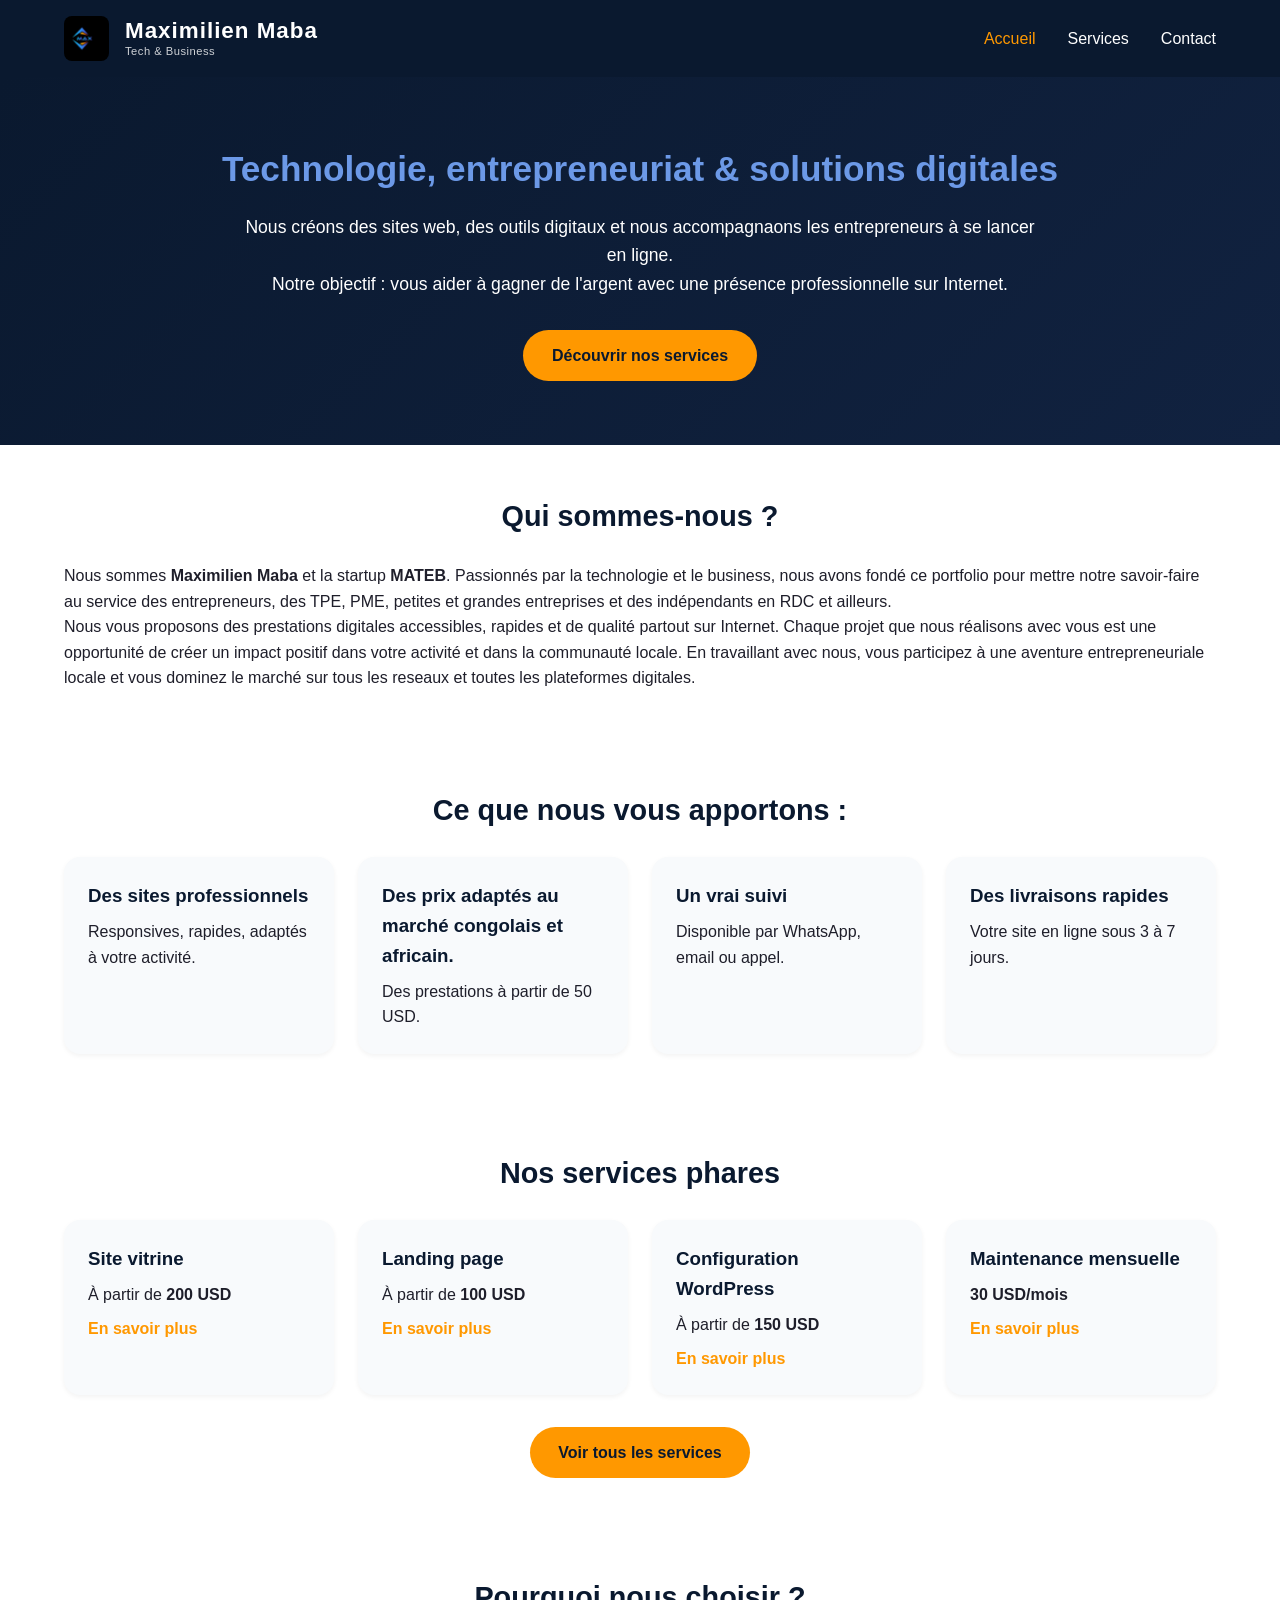
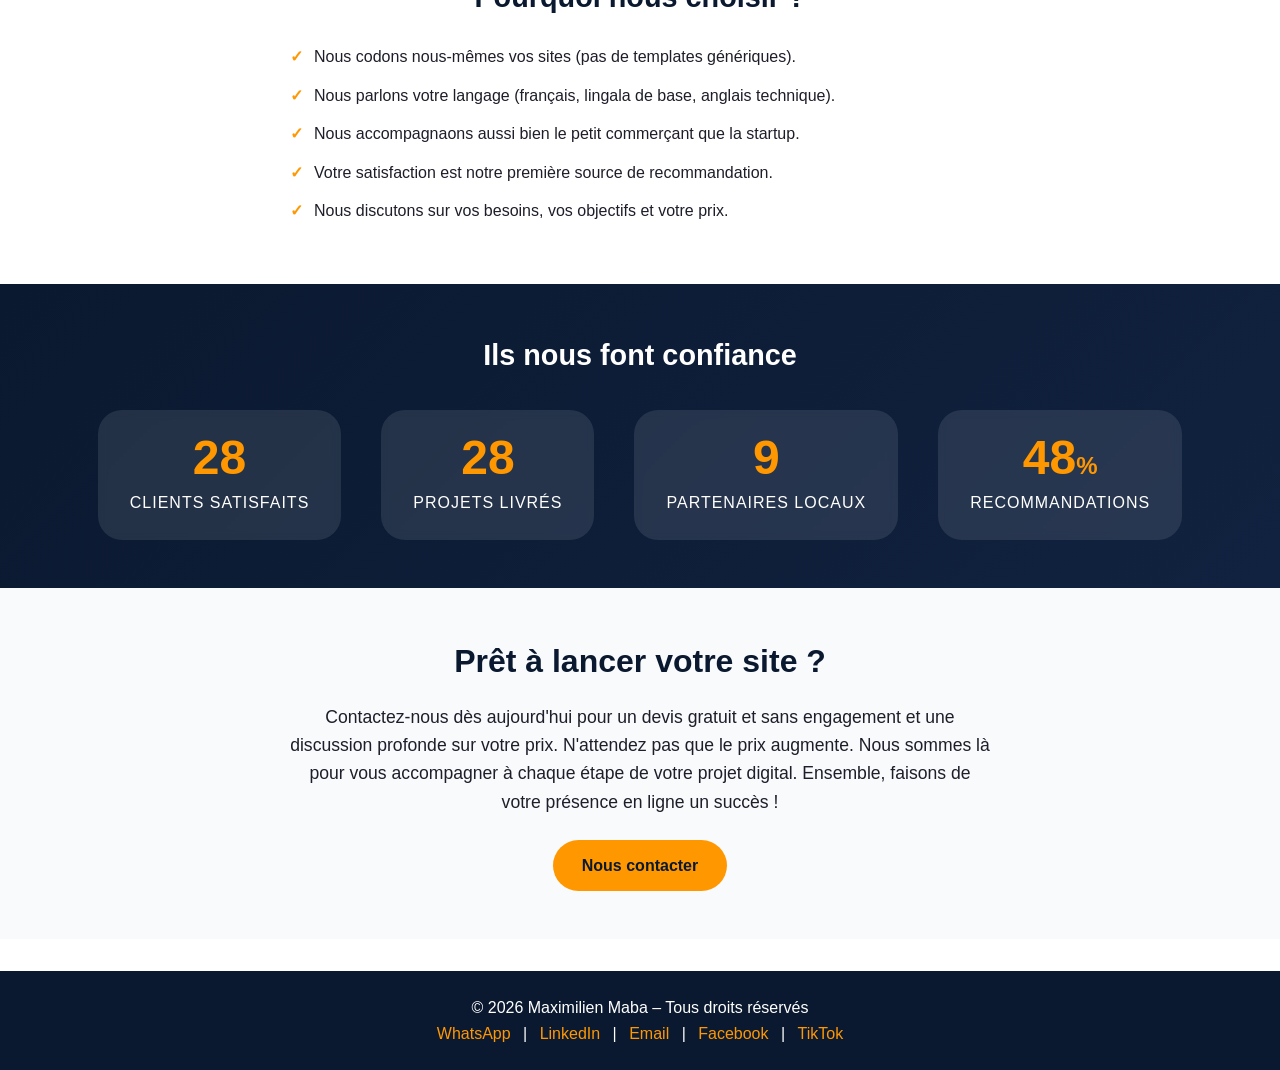
==== commit 3d680273: "Amelioration des data-target" ====
--- a/index.html
+++ b/index.html
@@ -180,7 +180,7 @@
                         <p class="chiffre-label">partenaires locaux</p>
                     </div>
                     <div class="chiffre-card">
-                        <div class="chiffre-nombre" data-target="98">0<small>%</small></div>
+                        <div class="chiffre-nombre" data-target="100">0<small>%</small></div>
                         <p class="chiffre-label">recommandations</p>
                     </div>
                 </div>
--- a/css/style.css
+++ b/css/style.css
@@ -515,4 +515,6 @@
     font-size: 40px;
     font-weight: bold;
     cursor: pointer;
-}+}
+
+.chiffre-nombre small { font-size: 0.5em; }
